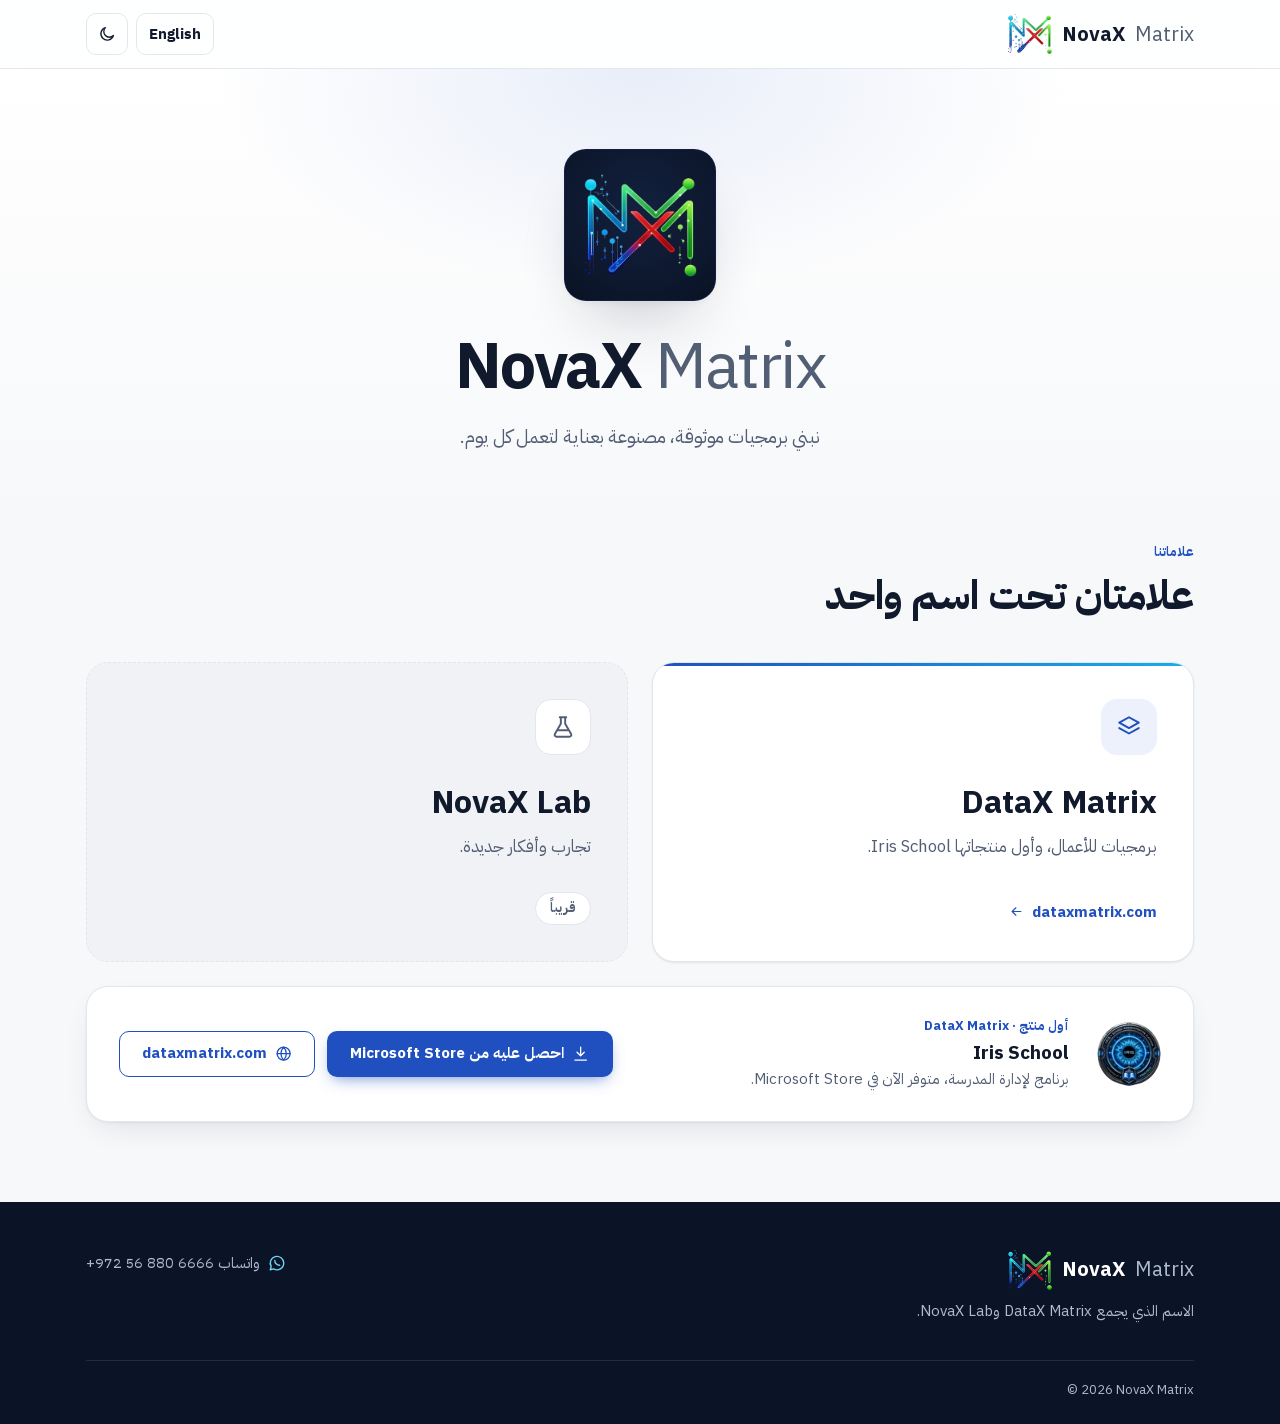
==== ar/index.html @ cf6f51f1 "Brand homepage for NovaX Matrix (English and Arabic) Replaces the redirect with a bilingual brand pa" ====
<!doctype html>
<html lang="ar" dir="rtl">
<head>
<meta charset="utf-8">
<meta name="viewport" content="width=device-width,initial-scale=1">
<title>NovaX Matrix — برمجيات موثوقة</title>
<meta name="description" content="NovaX Matrix تبني برمجيات موثوقة. علاماتها: DataX Matrix للبرمجيات التجارية وأول منتجاتها Iris School، وNovaX Lab قريباً.">
<link rel="canonical" href="https://novaxmatrix.com/ar/">
<link rel="alternate" hreflang="en" href="https://novaxmatrix.com/">
<link rel="alternate" hreflang="ar" href="https://novaxmatrix.com/ar/">
<link rel="alternate" hreflang="x-default" href="https://novaxmatrix.com/">
<meta property="og:type" content="website">
<meta property="og:site_name" content="NovaX Matrix">
<meta property="og:title" content="NovaX Matrix — برمجيات موثوقة">
<meta property="og:description" content="NovaX Matrix تبني برمجيات موثوقة. علاماتها: DataX Matrix للبرمجيات التجارية وأول منتجاتها Iris School، وNovaX Lab قريباً.">
<meta property="og:url" content="https://novaxmatrix.com/ar/">
<meta property="og:image" content="https://novaxmatrix.com/assets/img/og-ar.png">
<meta property="og:image:type" content="image/png">
<meta property="og:image:width" content="1200">
<meta property="og:image:height" content="630">
<meta property="og:image:alt" content="شعار NovaX Matrix مع عبارة: برمجيات موثوقة">
<meta property="og:locale" content="ar_AR">
<meta property="og:locale:alternate" content="en_US">
<meta name="twitter:card" content="summary_large_image">
<meta name="theme-color" content="#0B1427">
<link rel="icon" type="image/png" sizes="32x32" href="/favicon-32.png">
<link rel="icon" type="image/png" sizes="16x16" href="/favicon-16.png">
<link rel="apple-touch-icon" sizes="180x180" href="/assets/img/apple-touch-icon.png">
<script>try{var t=localStorage.getItem('theme');if(t==='dark'||t==='light')document.documentElement.setAttribute('data-theme',t)}catch(e){}</script>
<link rel="preload" href="/assets/fonts/IBMPlexSansArabic-Regular.woff2" as="font" type="font/woff2" crossorigin>
<link rel="preload" href="/assets/fonts/IBMPlexSansArabic-Bold.woff2" as="font" type="font/woff2" crossorigin>
<link rel="stylesheet" href="/assets/css/site.css?v=2">
<script type="application/ld+json">{"@context":"https://schema.org","@type":"Organization","name":"NovaX Matrix","url":"https://novaxmatrix.com/ar/","logo":"https://novaxmatrix.com/assets/img/logo-256.webp","subOrganization":[{"@type":"Organization","name":"DataX Matrix","url":"https://dataxmatrix.com/"},{"@type":"Organization","name":"NovaX Lab"}]}</script>
</head>
<body>
<svg width="0" height="0" style="position:absolute" aria-hidden="true">
 <symbol id="i-moon" viewBox="0 0 24 24"><path d="M20.5 14.1A8.5 8.5 0 1 1 9.9 3.5a7 7 0 0 0 10.6 10.6z"/></symbol>
 <symbol id="i-sun" viewBox="0 0 24 24"><circle cx="12" cy="12" r="4"/><path d="M12 2v2M12 20v2M4.9 4.9l1.4 1.4M17.7 17.7l1.4 1.4M2 12h2M20 12h2M4.9 19.1l1.4-1.4M17.7 6.3l1.4-1.4"/></symbol>
 <symbol id="i-layers" viewBox="0 0 24 24"><path d="m12 3 9 5-9 5-9-5z"/><path d="m3 13 9 5 9-5"/></symbol>
 <symbol id="i-flask" viewBox="0 0 24 24"><path d="M9 3h6M10 3v6L4.5 18.5A1.7 1.7 0 0 0 6 21h12a1.7 1.7 0 0 0 1.5-2.5L14 9V3"/><path d="M7.5 15h9"/></symbol>
 <symbol id="i-arrow" viewBox="0 0 24 24"><path d="M5 12h14M13 6l6 6-6 6"/></symbol>
 <symbol id="i-download" viewBox="0 0 24 24"><path d="M12 3v12M7 10l5 5 5-5M4 21h16"/></symbol>
 <symbol id="i-globe" viewBox="0 0 24 24"><circle cx="12" cy="12" r="9"/><path d="M3 12h18M12 3c2.5 2.7 3.8 5.7 3.8 9s-1.3 6.3-3.8 9c-2.5-2.7-3.8-5.7-3.8-9S9.5 5.7 12 3z"/></symbol>
 <symbol id="i-chat" viewBox="0 0 24 24"><path d="M21 12a9 9 0 0 1-13.4 7.9L3 21l1.2-4.4A9 9 0 1 1 21 12z"/><path d="M9 8.5c0 3.6 2.9 6.5 6.5 6.5"/></symbol>
</svg>
<a class="skip" href="#main">تخطَّ إلى المحتوى</a>
<header><div class="wrap">
 <a class="brand" href="/ar/"><img src="/assets/img/logo-80.webp" width="88" height="80" alt=""><b>NovaX</b> <span>Matrix</span></a>
 <div class="hdr-end">
  <a class="lang-switch" href="/" hreflang="en" lang="en" data-lang="en">English</a>
  <button class="icon-btn" id="theme-btn" type="button" aria-label="تبديل الوضع الفاتح أو الداكن"><svg class="i moon" aria-hidden="true"><use href="#i-moon"/></svg><svg class="i sun" aria-hidden="true"><use href="#i-sun"/></svg></button>
 </div>
</div></header>

<main id="main">
<section class="h-hero"><div class="wrap">
 <div class="h-intro">
  <div class="mark"><img src="/assets/img/logo-256.webp" width="282" height="256" alt="شعار NovaX Matrix" fetchpriority="high"></div>
  <h1>NovaX <span>Matrix</span></h1>
  <p class="lead">نبني برمجيات موثوقة، مصنوعة بعناية لتعمل كل يوم.</p>
 </div>
</div></section>

<section aria-labelledby="brands-h"><div class="wrap">
 <div class="h-head">
  <span class="kicker">علاماتنا</span>
  <h2 id="brands-h">علامتان تحت اسم واحد</h2>
 </div>
 <div class="brands">
  <a class="bcard" href="https://dataxmatrix.com/ar/">
   <span class="ic"><svg class="i" aria-hidden="true"><use href="#i-layers"/></svg></span>
   <h3>DataX Matrix</h3>
   <p>برمجيات للأعمال، وأول منتجاتها Iris School.</p>
   <span class="go"><bdi dir="ltr">dataxmatrix.com</bdi><svg class="i flip" aria-hidden="true"><use href="#i-arrow"/></svg></span>
  </a>
  <div class="bcard soon">
   <span class="ic"><svg class="i" aria-hidden="true"><use href="#i-flask"/></svg></span>
   <h3>NovaX Lab</h3>
   <p>تجارب وأفكار جديدة.</p>
   <span class="badge">قريباً</span>
  </div>
 </div>

 <div class="iris">
  <img src="/assets/img/iris-80.webp" width="80" height="80" alt="" loading="lazy">
  <div class="txt">
   <span class="kicker">أول منتج · DataX Matrix</span>
   <h3>Iris School</h3>
   <p>برنامج لإدارة المدرسة، متوفر الآن في Microsoft Store.</p>
  </div>
  <div class="cta">
   <a class="btn bp" href="https://apps.microsoft.com/detail/9P5FQXQH4HF3?hl=ar-sa" rel="noopener"><svg class="i" aria-hidden="true"><use href="#i-download"/></svg>احصل عليه من Microsoft Store</a>
   <a class="btn bo" href="https://dataxmatrix.com/ar/"><svg class="i" aria-hidden="true"><use href="#i-globe"/></svg>dataxmatrix.com</a>
  </div>
 </div>
</div></section>
</main>

<footer><div class="wrap">
 <div class="fcols">
  <div>
   <a class="brand" href="/ar/"><img src="/assets/img/logo-80.webp" width="88" height="80" alt="" loading="lazy"><b>NovaX</b> <span>Matrix</span></a>
   <p>الاسم الذي يجمع DataX Matrix وNovaX Lab.</p>
  </div>
  <ul>
   <li><svg class="i" aria-hidden="true"><use href="#i-chat"/></svg><a href="https://wa.me/972568806666" rel="noopener">واتساب <bdi dir="ltr">+972 56 880 6666</bdi></a></li>
  </ul>
 </div>
 <div class="fbar"><bdi dir="ltr">© 2026 NovaX Matrix</bdi></div>
</div></footer>
<script src="/assets/js/site.js?v=1" defer></script>
</body>
</html>
---- assets/css/site.css ----
/* NovaX Matrix — single stylesheet. Tokens, type scale, radius and shadows are the same as dataxmatrix.com (one family); dark theme redefines them. */
@font-face{font-family:"IBM Plex Sans Arabic";font-style:normal;font-weight:400;font-display:swap;src:url(/assets/fonts/IBMPlexSansArabic-Regular.woff2) format("woff2")}
@font-face{font-family:"IBM Plex Sans Arabic";font-style:normal;font-weight:700;font-display:swap;src:url(/assets/fonts/IBMPlexSansArabic-Bold.woff2) format("woff2")}
@font-face{font-family:"IBM Plex Sans";font-style:normal;font-weight:400;font-display:swap;src:url(/assets/fonts/IBMPlexSans-Regular.woff2) format("woff2");unicode-range:U+0000-00FF,U+2013-2026,U+2190-2193}
@font-face{font-family:"IBM Plex Sans";font-style:normal;font-weight:700;font-display:swap;src:url(/assets/fonts/IBMPlexSans-Bold.woff2) format("woff2");unicode-range:U+0000-00FF,U+2013-2026,U+2190-2193}

:root{
 --font:"IBM Plex Sans Arabic","Segoe UI",Tahoma,"Noto Sans Arabic",sans-serif;
 /* type scale (≈1.25 ratio, fluid at the top); --fs-display is the home hero */
 --fs-xs:.8125rem;--fs-sm:.9375rem;--fs-md:1.0625rem;--fs-lg:1.1875rem;
 --fs-h3:1.125rem;--fs-h2:clamp(1.5rem,1.2rem + 1.3vw,2.125rem);
 --fs-h2-home:clamp(1.625rem,1.2rem + 1.8vw,2.5rem);--fs-display:clamp(2.125rem,1.3rem + 3.6vw,4rem);
 /* one radius scale: controls, cards, large panels */
 --r:10px;--r-lg:16px;--r-xl:22px;--r-pill:999px;
 --p:#2050C0;--pd:#183F9E;--pl:#ECF1FC;--on-p:#fff;
 --a:#18AEE8;--on-a:#03192C;
 --bg:#F7F8FA;--s:#fff;--s2:#F0F2F6;--b:#E2E6ED;--t:#111A2C;--m:#525E74;
 --navy:#0B1427;--navy2:#13213F;--on-navy:#fff;--on-navy-m:#AEBBD1;
 --sh-sm:0 1px 2px rgba(17,26,44,.05),0 1px 3px rgba(17,26,44,.04);
 --shadow:0 1px 3px rgba(17,26,44,.05),0 12px 32px -12px rgba(17,26,44,.14);
 --sh-lg:0 2px 6px rgba(17,26,44,.04),0 32px 64px -24px rgba(17,26,44,.24);
 --foot-bg:#0B1427;--foot-t:#AEBBD1;
 color-scheme:light;
}
@media (prefers-color-scheme:dark){
 :root:not([data-theme="light"]){
  --p:#7EAAFF;--pd:#A6C4FF;--pl:#15233F;--on-p:#06142C;
  --a:#3CC8F5;--on-a:#03192C;
  --bg:#0A0F1A;--s:#111827;--s2:#0E1522;--b:#222D40;--t:#E7ECF4;--m:#A0ACBF;
  --navy:#070C17;--navy2:#0F1B33;
  --sh-sm:0 1px 2px rgba(0,0,0,.4);
  --shadow:0 1px 3px rgba(0,0,0,.35),0 12px 32px -12px rgba(0,0,0,.6);
  --sh-lg:0 2px 6px rgba(0,0,0,.35),0 32px 64px -24px rgba(0,0,0,.7);
  --foot-bg:#060A13;--foot-t:#A0ACBF;
  color-scheme:dark;
 }
}
:root[data-theme="dark"]{
 --p:#7EAAFF;--pd:#A6C4FF;--pl:#15233F;--on-p:#06142C;
 --a:#3CC8F5;--on-a:#03192C;
 --bg:#0A0F1A;--s:#111827;--s2:#0E1522;--b:#222D40;--t:#E7ECF4;--m:#A0ACBF;
 --navy:#070C17;--navy2:#0F1B33;
 --sh-sm:0 1px 2px rgba(0,0,0,.4);
 --shadow:0 1px 3px rgba(0,0,0,.35),0 12px 32px -12px rgba(0,0,0,.6);
 --sh-lg:0 2px 6px rgba(0,0,0,.35),0 32px 64px -24px rgba(0,0,0,.7);
 --foot-bg:#060A13;--foot-t:#A0ACBF;
 color-scheme:dark;
}

*{box-sizing:border-box;margin:0;padding:0}
html{-webkit-text-size-adjust:100%}
html[lang="en"]{--font:"IBM Plex Sans","IBM Plex Sans Arabic","Segoe UI",Tahoma,sans-serif}
body{font-family:var(--font);font-size:var(--fs-md);background:var(--bg);color:var(--t);line-height:1.75;overflow-x:hidden;-webkit-font-smoothing:antialiased}
html[lang="en"] body{line-height:1.6}
a{color:var(--p);text-underline-offset:3px}
a:not(.btn):hover{color:var(--pd)}
img{max-width:100%;height:auto}
svg.i{width:1em;height:1em;flex:none;fill:none;stroke:currentColor;stroke-width:1.8;stroke-linecap:round;stroke-linejoin:round}
[dir="rtl"] svg.flip{transform:scaleX(-1)}
.wrap{max-width:1140px;margin:0 auto;padding:0 16px}
.skip{position:absolute;inset-inline-start:-9999px}
.skip:focus{inset-inline-start:16px;top:8px;z-index:20;background:var(--s);padding:6px 12px;border-radius:8px}
:focus-visible{outline:3px solid var(--a);outline-offset:3px;border-radius:6px}
h1,h2,h3{font-weight:700;letter-spacing:0}
bdi{white-space:nowrap}

/* Header */
header{background:color-mix(in srgb,var(--s) 88%,transparent);backdrop-filter:saturate(1.4) blur(10px);-webkit-backdrop-filter:saturate(1.4) blur(10px);border-bottom:1px solid var(--b);position:sticky;top:0;z-index:10}
header .wrap{display:flex;align-items:center;justify-content:space-between;height:68px;gap:12px}
.brand{display:flex;align-items:center;gap:10px;font-weight:700;font-size:20px;color:var(--t);text-decoration:none;direction:ltr;white-space:nowrap}
.brand img{width:44px;height:40px}
.brand span{font-weight:400;color:var(--m)}
.hdr-end{display:flex;align-items:center;gap:8px}
.icon-btn{background:transparent;border:1px solid var(--b);color:var(--t);border-radius:var(--r);width:42px;height:42px;font-size:18px;cursor:pointer;line-height:1;display:inline-flex;align-items:center;justify-content:center}
.icon-btn:hover{background:var(--s2)}
/* theme button: moon on the light theme, sun on the dark theme */
.icon-btn .sun{display:none}
:root[data-theme="dark"] .icon-btn .sun{display:block}
:root[data-theme="dark"] .icon-btn .moon{display:none}
@media (prefers-color-scheme:dark){:root:not([data-theme="light"]) .icon-btn .sun{display:block}:root:not([data-theme="light"]) .icon-btn .moon{display:none}}
.lang-switch{display:inline-flex;align-items:center;min-height:42px;padding:0 12px;border:1px solid var(--b);border-radius:var(--r);color:var(--t);text-decoration:none;font-size:var(--fs-sm);font-weight:700;white-space:nowrap}
.lang-switch:hover{background:var(--s2)}
.lang-switch:lang(ar){font-family:"IBM Plex Sans Arabic","Segoe UI",Tahoma,sans-serif}
.lang-switch:lang(en){font-family:"IBM Plex Sans","Segoe UI",sans-serif}

/* Buttons */
.btn{display:inline-flex;align-items:center;justify-content:center;text-align:center;gap:8px;min-height:46px;padding:10px 22px;border-radius:var(--r);font-weight:700;font-size:var(--fs-sm);border:1.5px solid transparent;cursor:pointer;text-decoration:none;font-family:inherit;line-height:1.3;transition:background-color .15s,box-shadow .15s,transform .15s}
.btn svg.i{font-size:1.15em}
.bp{background:var(--p);color:var(--on-p);box-shadow:0 6px 16px -6px color-mix(in srgb,var(--p) 70%,transparent)}.bp:hover{background:var(--pd)}
.bo{border-color:var(--p);color:var(--p);background:transparent}.bo:hover{background:var(--pl)}
.btn:active{transform:translateY(1px)}
.cta{display:flex;gap:12px;flex-wrap:wrap}

/* Hero: the mark, the name, one line */
.h-hero{position:relative;padding:80px 0 64px;background:linear-gradient(180deg,var(--s) 0%,var(--bg) 100%);overflow:hidden;text-align:center}
.h-hero::before{content:"";position:absolute;inset:0 0 auto;height:520px;background:radial-gradient(48% 60% at 50% 0%,color-mix(in srgb,var(--p) 10%,transparent),transparent 70%);pointer-events:none}
.h-intro{position:relative;max-width:900px;margin:0 auto}
.mark{display:inline-flex;align-items:center;justify-content:center;width:152px;height:152px;border-radius:var(--r-xl);background:radial-gradient(70% 70% at 50% 40%,var(--navy2),var(--navy));box-shadow:var(--sh-lg);border:1px solid color-mix(in srgb,var(--p) 16%,transparent);margin-bottom:32px}
.mark img{width:113px;height:103px}
.h-hero h1{font-size:var(--fs-display);line-height:1.08;letter-spacing:-.025em;margin-bottom:18px;direction:ltr}
.h-hero h1 span{font-weight:400;color:var(--m)}
.h-hero .lead{font-size:var(--fs-lg);color:var(--m);max-width:34em;margin:0 auto;line-height:1.75;text-wrap:balance}
html[lang="en"] .h-hero .lead{line-height:1.6}

/* Section heads */
section{padding:80px 0}
.h-head{max-width:720px;margin-bottom:40px}
.h-head h2{font-size:var(--fs-h2-home);line-height:1.3;text-wrap:balance}
html[lang="en"] .h-head h2{line-height:1.15;letter-spacing:-.02em}
.kicker{display:block;font-size:var(--fs-xs);font-weight:700;color:var(--p);margin-bottom:6px}
.h-hero + section{padding-top:24px}

/* The two brands */
.brands{display:grid;grid-template-columns:repeat(2,1fr);gap:24px}
.bcard{position:relative;display:flex;flex-direction:column;min-height:300px;background:var(--s);border:1px solid var(--b);border-radius:var(--r-xl);padding:36px;color:var(--t);box-shadow:var(--sh-sm);overflow:hidden;transition:border-color .2s,box-shadow .2s,transform .2s}
a.bcard{text-decoration:none}
a.bcard:hover{border-color:var(--p);box-shadow:var(--shadow);color:var(--t)}
a.bcard::after{content:"";position:absolute;inset:0 0 auto;height:3px;background:linear-gradient(90deg,var(--p),var(--a))}
.ic{width:56px;height:56px;border-radius:var(--r-lg);background:var(--pl);color:var(--p);display:flex;align-items:center;justify-content:center;font-size:26px;margin-bottom:28px}
.bcard h3{font-size:clamp(1.5rem,1.25rem + 1vw,2rem);line-height:1.2;margin-bottom:10px;direction:ltr;text-align:start}
[dir="rtl"] .bcard h3{text-align:right}
.bcard p{color:var(--m);font-size:var(--fs-md);max-width:30em}
.bcard .go{margin-top:auto;padding-top:28px;display:inline-flex;align-items:center;gap:8px;font-weight:700;font-size:var(--fs-sm);color:var(--p)}
.bcard .go svg.i{transition:transform .2s}
a.bcard:hover .go svg.i{transform:translateX(3px)}
[dir="rtl"] a.bcard:hover .go svg.i{transform:scaleX(-1) translateX(3px)}
.bcard.soon{background:var(--s2);box-shadow:none;border-style:dashed}
.bcard.soon .ic{background:var(--s);color:var(--m);border:1px solid var(--b)}
.badge{margin-top:auto;align-self:flex-start;display:inline-block;background:var(--s);border:1px solid var(--b);color:var(--m);border-radius:var(--r-pill);padding:4px 14px;font-size:var(--fs-xs);font-weight:700}
.bcard.soon p{margin-bottom:28px}

/* Iris highlight */
.iris{display:flex;align-items:center;gap:20px 28px;flex-wrap:wrap;background:var(--s);border:1px solid var(--b);border-radius:var(--r-xl);padding:28px 32px;box-shadow:var(--shadow);margin-top:24px}
.iris img{width:64px;height:64px;border-radius:50%;flex:none}
.iris .txt{flex:1 1 280px}
.iris .kicker{margin-bottom:2px}
.iris h3{font-size:var(--fs-lg);line-height:1.4;direction:ltr;text-align:start}
[dir="rtl"] .iris h3{text-align:right}
.iris p{color:var(--m);font-size:var(--fs-sm)}

/* Footer */
footer{background:var(--foot-bg);color:var(--foot-t);padding:48px 0 0;font-size:var(--fs-sm)}
footer a{color:var(--foot-t);text-decoration:none}
footer a:hover{color:#fff}
.fcols{display:flex;justify-content:space-between;align-items:flex-start;flex-wrap:wrap;gap:24px 32px;padding-bottom:36px}
footer .brand{display:inline-flex;color:#fff;margin-bottom:8px}
footer .brand span{color:var(--foot-t)}
.fcols ul{list-style:none;display:grid;gap:8px}
.fcols li{display:flex;align-items:center;gap:8px}
.fcols li svg.i{color:#6FD6FA;font-size:18px}
.fbar{border-top:1px solid rgba(255,255,255,.1);padding:18px 0 22px;font-size:var(--fs-xs)}

/* Entrance: only when motion is welcome */
@media (prefers-reduced-motion:no-preference){
 .h-intro > *{animation:rise .7s cubic-bezier(.2,.7,.2,1) both}
 .h-intro > :nth-child(2){animation-delay:.08s}
 .h-intro > :nth-child(3){animation-delay:.16s}
 @keyframes rise{from{opacity:0;transform:translateY(14px)}}
 a.bcard:hover{transform:translateY(-3px)}
}

@media (max-width:720px){
 section{padding:56px 0}
 .h-hero{padding:56px 0 40px}
 .mark{width:120px;height:120px;margin-bottom:26px}
 .mark img{width:88px;height:80px}
 .brands{grid-template-columns:1fr;gap:16px}
 .bcard{min-height:0;padding:26px 22px}
 .ic{width:48px;height:48px;font-size:22px;margin-bottom:20px}
 .iris{padding:22px 20px}
 .iris .cta .btn{flex:1 1 100%}
 .h-head{margin-bottom:28px}
}
@media (max-width:380px){.brand{font-size:18px;gap:8px}.brand img{width:40px;height:36px}}
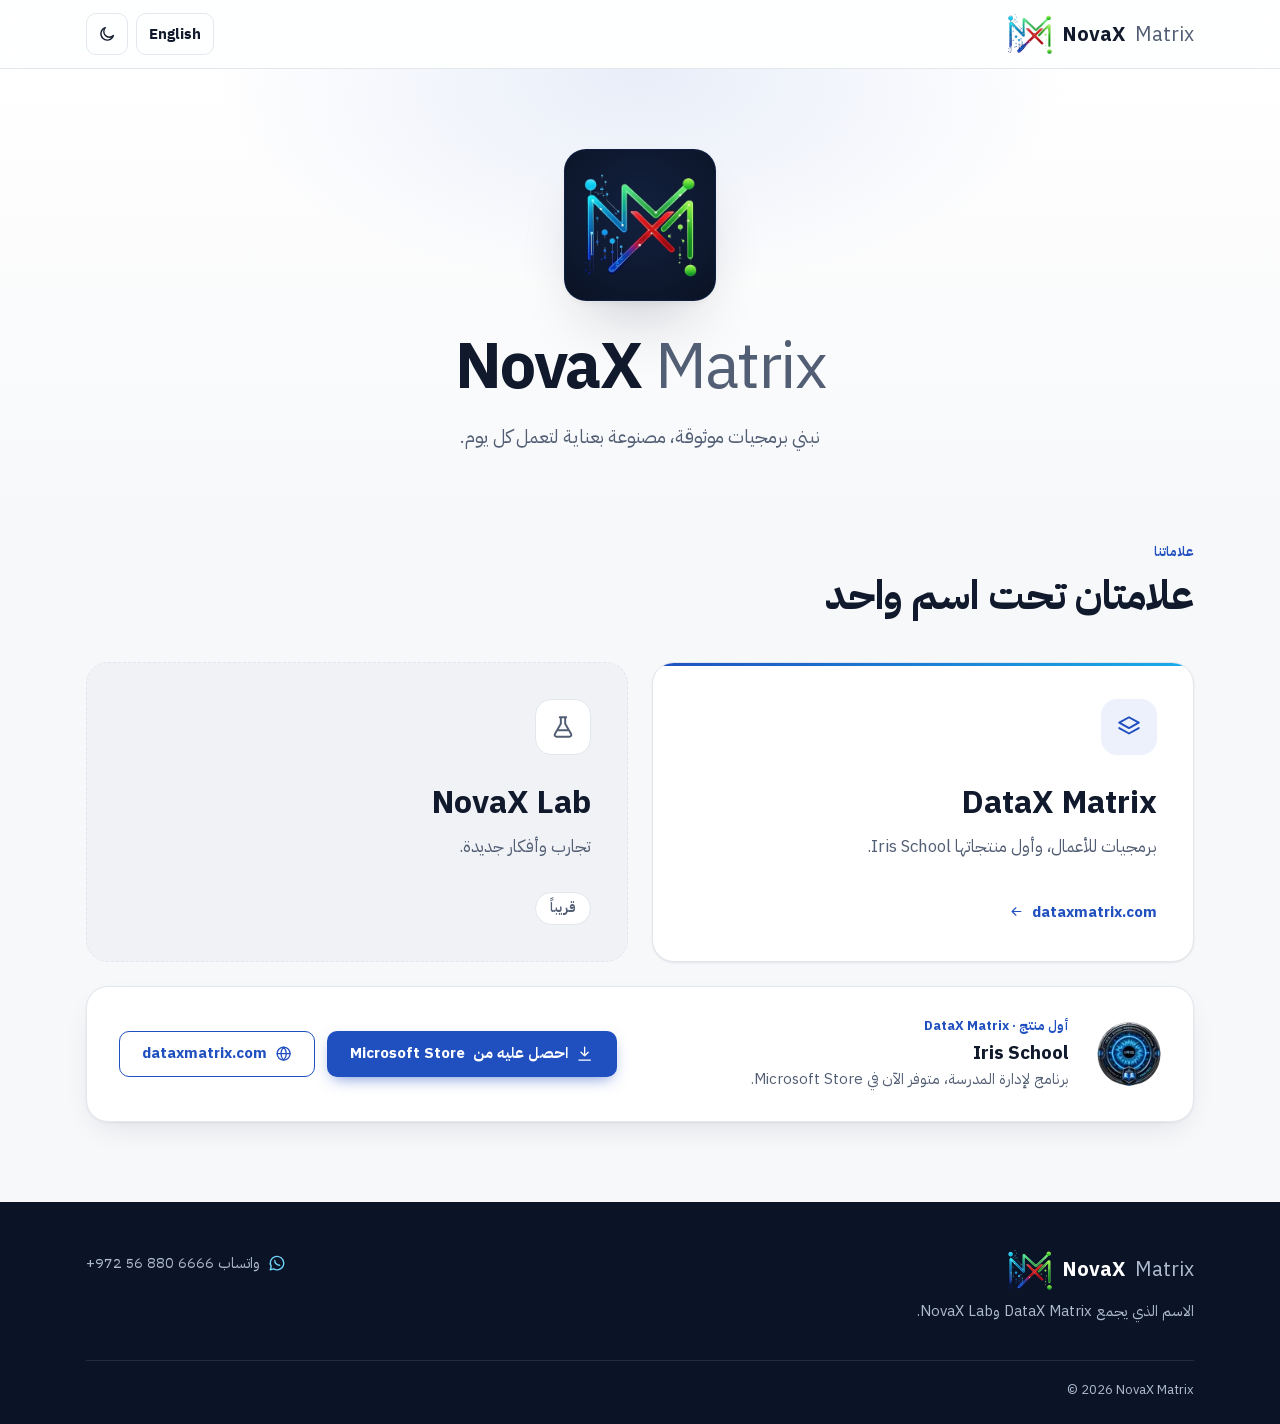
==== commit a344c975: "Arabic page: isolate Latin brand names with <bdi dir="ltr"> Co-Authored-By: Claude Opus 5.5 <noreply" ====
--- a/ar/index.html
+++ b/ar/index.html
@@ -70,7 +70,7 @@
   <a class="bcard" href="https://dataxmatrix.com/ar/">
    <span class="ic"><svg class="i" aria-hidden="true"><use href="#i-layers"/></svg></span>
    <h3>DataX Matrix</h3>
-   <p>برمجيات للأعمال، وأول منتجاتها Iris School.</p>
+   <p>برمجيات للأعمال، وأول منتجاتها <bdi dir="ltr">Iris School</bdi>.</p>
    <span class="go"><bdi dir="ltr">dataxmatrix.com</bdi><svg class="i flip" aria-hidden="true"><use href="#i-arrow"/></svg></span>
   </a>
   <div class="bcard soon">
@@ -84,12 +84,12 @@
  <div class="iris">
   <img src="/assets/img/iris-80.webp" width="80" height="80" alt="" loading="lazy">
   <div class="txt">
-   <span class="kicker">أول منتج · DataX Matrix</span>
+   <span class="kicker">أول منتج · <bdi dir="ltr">DataX Matrix</bdi></span>
    <h3>Iris School</h3>
-   <p>برنامج لإدارة المدرسة، متوفر الآن في Microsoft Store.</p>
+   <p>برنامج لإدارة المدرسة، متوفر الآن في <bdi dir="ltr">Microsoft Store</bdi>.</p>
   </div>
   <div class="cta">
-   <a class="btn bp" href="https://apps.microsoft.com/detail/9P5FQXQH4HF3?hl=ar-sa" rel="noopener"><svg class="i" aria-hidden="true"><use href="#i-download"/></svg>احصل عليه من Microsoft Store</a>
+   <a class="btn bp" href="https://apps.microsoft.com/detail/9P5FQXQH4HF3?hl=ar-sa" rel="noopener"><svg class="i" aria-hidden="true"><use href="#i-download"/></svg>احصل عليه من <bdi dir="ltr">Microsoft Store</bdi></a>
    <a class="btn bo" href="https://dataxmatrix.com/ar/"><svg class="i" aria-hidden="true"><use href="#i-globe"/></svg>dataxmatrix.com</a>
   </div>
  </div>
@@ -100,7 +100,7 @@
  <div class="fcols">
   <div>
    <a class="brand" href="/ar/"><img src="/assets/img/logo-80.webp" width="88" height="80" alt="" loading="lazy"><b>NovaX</b> <span>Matrix</span></a>
-   <p>الاسم الذي يجمع DataX Matrix وNovaX Lab.</p>
+   <p>الاسم الذي يجمع <bdi dir="ltr">DataX Matrix</bdi> و<bdi dir="ltr">NovaX Lab</bdi>.</p>
   </div>
   <ul>
    <li><svg class="i" aria-hidden="true"><use href="#i-chat"/></svg><a href="https://wa.me/972568806666" rel="noopener">واتساب <bdi dir="ltr">+972 56 880 6666</bdi></a></li>
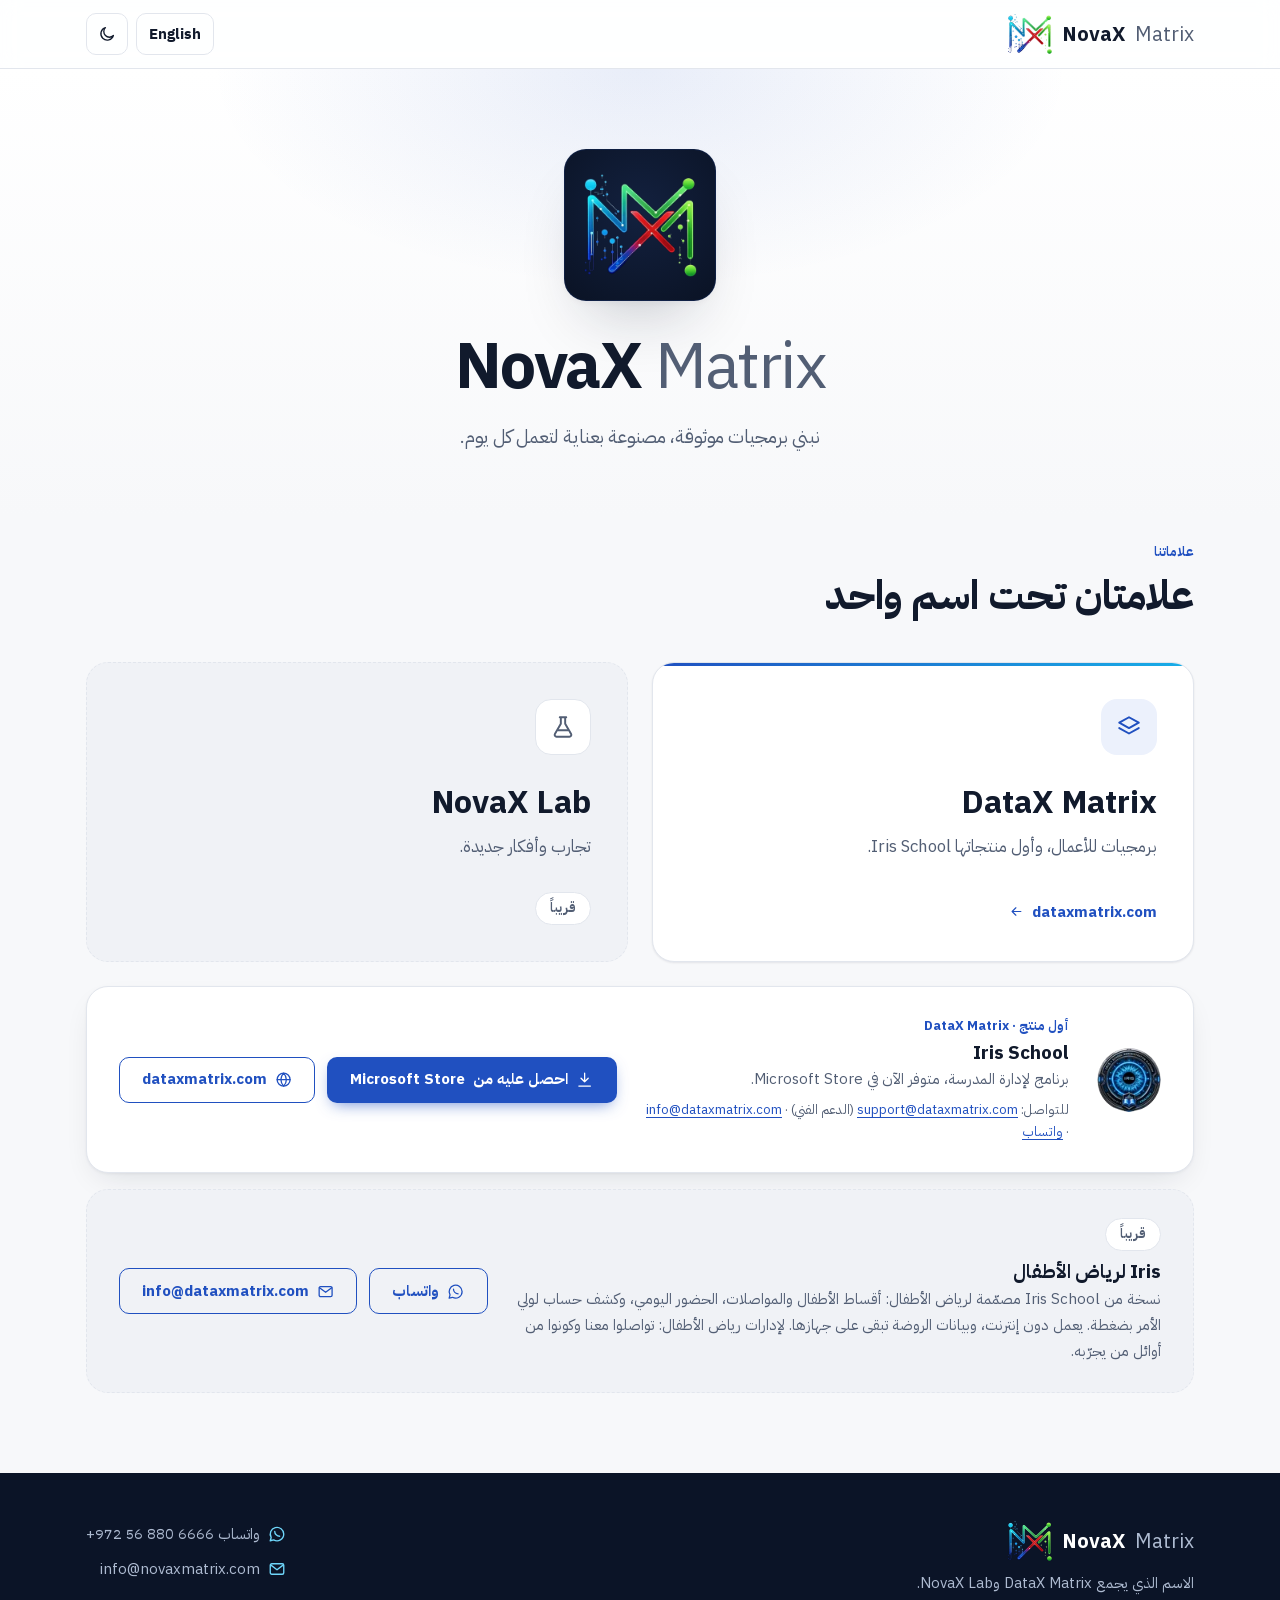
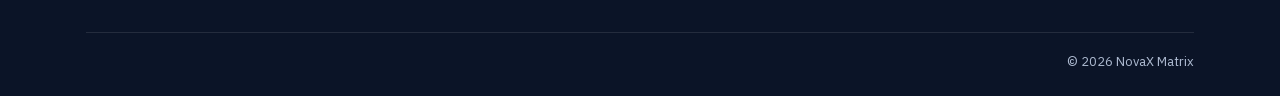
==== commit 6a2b215e: "Add contact emails and Iris for Kindergartens "coming soon" card - Footer (EN/AR): info@novaxmatrix." ====
--- a/ar/index.html
+++ b/ar/index.html
@@ -29,8 +29,8 @@
 <script>try{var t=localStorage.getItem('theme');if(t==='dark'||t==='light')document.documentElement.setAttribute('data-theme',t)}catch(e){}</script>
 <link rel="preload" href="/assets/fonts/IBMPlexSansArabic-Regular.woff2" as="font" type="font/woff2" crossorigin>
 <link rel="preload" href="/assets/fonts/IBMPlexSansArabic-Bold.woff2" as="font" type="font/woff2" crossorigin>
-<link rel="stylesheet" href="/assets/css/site.css?v=2">
-<script type="application/ld+json">{"@context":"https://schema.org","@type":"Organization","name":"NovaX Matrix","url":"https://novaxmatrix.com/ar/","logo":"https://novaxmatrix.com/assets/img/logo-256.webp","subOrganization":[{"@type":"Organization","name":"DataX Matrix","url":"https://dataxmatrix.com/"},{"@type":"Organization","name":"NovaX Lab"}]}</script>
+<link rel="stylesheet" href="/assets/css/site.css?v=3">
+<script type="application/ld+json">{"@context":"https://schema.org","@type":"Organization","name":"NovaX Matrix","url":"https://novaxmatrix.com/ar/","email":"info@novaxmatrix.com","logo":"https://novaxmatrix.com/assets/img/logo-256.webp","subOrganization":[{"@type":"Organization","name":"DataX Matrix","url":"https://dataxmatrix.com/"},{"@type":"Organization","name":"NovaX Lab"}]}</script>
 </head>
 <body>
 <svg width="0" height="0" style="position:absolute" aria-hidden="true">
@@ -42,6 +42,7 @@
  <symbol id="i-download" viewBox="0 0 24 24"><path d="M12 3v12M7 10l5 5 5-5M4 21h16"/></symbol>
  <symbol id="i-globe" viewBox="0 0 24 24"><circle cx="12" cy="12" r="9"/><path d="M3 12h18M12 3c2.5 2.7 3.8 5.7 3.8 9s-1.3 6.3-3.8 9c-2.5-2.7-3.8-5.7-3.8-9S9.5 5.7 12 3z"/></symbol>
  <symbol id="i-chat" viewBox="0 0 24 24"><path d="M21 12a9 9 0 0 1-13.4 7.9L3 21l1.2-4.4A9 9 0 1 1 21 12z"/><path d="M9 8.5c0 3.6 2.9 6.5 6.5 6.5"/></symbol>
+ <symbol id="i-mail" viewBox="0 0 24 24"><rect x="3" y="5" width="18" height="14" rx="2"/><path d="m3.5 6.5 8.5 6.5 8.5-6.5"/></symbol>
 </svg>
 <a class="skip" href="#main">تخطَّ إلى المحتوى</a>
 <header><div class="wrap">
@@ -87,10 +88,23 @@
    <span class="kicker">أول منتج · <bdi dir="ltr">DataX Matrix</bdi></span>
    <h3>Iris School</h3>
    <p>برنامج لإدارة المدرسة، متوفر الآن في <bdi dir="ltr">Microsoft Store</bdi>.</p>
+   <p class="pc">للتواصل: <a href="mailto:support@dataxmatrix.com"><bdi dir="ltr">support@dataxmatrix.com</bdi></a> (الدعم الفني) · <a href="mailto:info@dataxmatrix.com"><bdi dir="ltr">info@dataxmatrix.com</bdi></a> · <a href="https://wa.me/972568806666" rel="noopener">واتساب</a></p>
   </div>
   <div class="cta">
    <a class="btn bp" href="https://apps.microsoft.com/detail/9P5FQXQH4HF3?hl=ar-sa" rel="noopener"><svg class="i" aria-hidden="true"><use href="#i-download"/></svg>احصل عليه من <bdi dir="ltr">Microsoft Store</bdi></a>
    <a class="btn bo" href="https://dataxmatrix.com/ar/"><svg class="i" aria-hidden="true"><use href="#i-globe"/></svg>dataxmatrix.com</a>
+  </div>
+ </div>
+
+ <div class="iris soon">
+  <div class="txt">
+   <span class="badge">قريباً</span>
+   <h3><bdi dir="ltr">Iris</bdi> لرياض الأطفال</h3>
+   <p>نسخة من <bdi dir="ltr">Iris School</bdi> مصمّمة لرياض الأطفال: أقساط الأطفال والمواصلات، الحضور اليومي، وكشف حساب لولي الأمر بضغطة. يعمل دون إنترنت، وبيانات الروضة تبقى على جهازها. لإدارات رياض الأطفال: تواصلوا معنا وكونوا من أوائل من يجرّبه.</p>
+  </div>
+  <div class="cta">
+   <a class="btn bo" href="https://wa.me/972568806666" rel="noopener"><svg class="i" aria-hidden="true"><use href="#i-chat"/></svg>واتساب</a>
+   <a class="btn bo" href="mailto:info@dataxmatrix.com"><svg class="i" aria-hidden="true"><use href="#i-mail"/></svg><bdi dir="ltr">info@dataxmatrix.com</bdi></a>
   </div>
  </div>
 </div></section>
@@ -104,6 +118,7 @@
   </div>
   <ul>
    <li><svg class="i" aria-hidden="true"><use href="#i-chat"/></svg><a href="https://wa.me/972568806666" rel="noopener">واتساب <bdi dir="ltr">+972 56 880 6666</bdi></a></li>
+   <li><svg class="i" aria-hidden="true"><use href="#i-mail"/></svg><a href="mailto:info@novaxmatrix.com"><bdi dir="ltr">info@novaxmatrix.com</bdi></a></li>
   </ul>
  </div>
  <div class="fbar"><bdi dir="ltr">© 2026 NovaX Matrix</bdi></div>
--- a/assets/css/site.css
+++ b/assets/css/site.css
@@ -137,6 +137,12 @@
 .iris h3{font-size:var(--fs-lg);line-height:1.4;direction:ltr;text-align:start}
 [dir="rtl"] .iris h3{text-align:right}
 .iris p{color:var(--m);font-size:var(--fs-sm)}
+.iris .pc{margin-top:6px;font-size:var(--fs-xs)}
+/* a product that is coming: same card, quiet like .bcard.soon */
+.iris.soon{background:var(--s2);box-shadow:none;border-style:dashed;margin-top:16px}
+.iris.soon .badge{margin-bottom:8px}
+.iris.soon .txt{flex-basis:420px}
+[dir="rtl"] .iris.soon h3{direction:rtl}
 
 /* Footer */
 footer{background:var(--foot-bg);color:var(--foot-t);padding:48px 0 0;font-size:var(--fs-sm)}
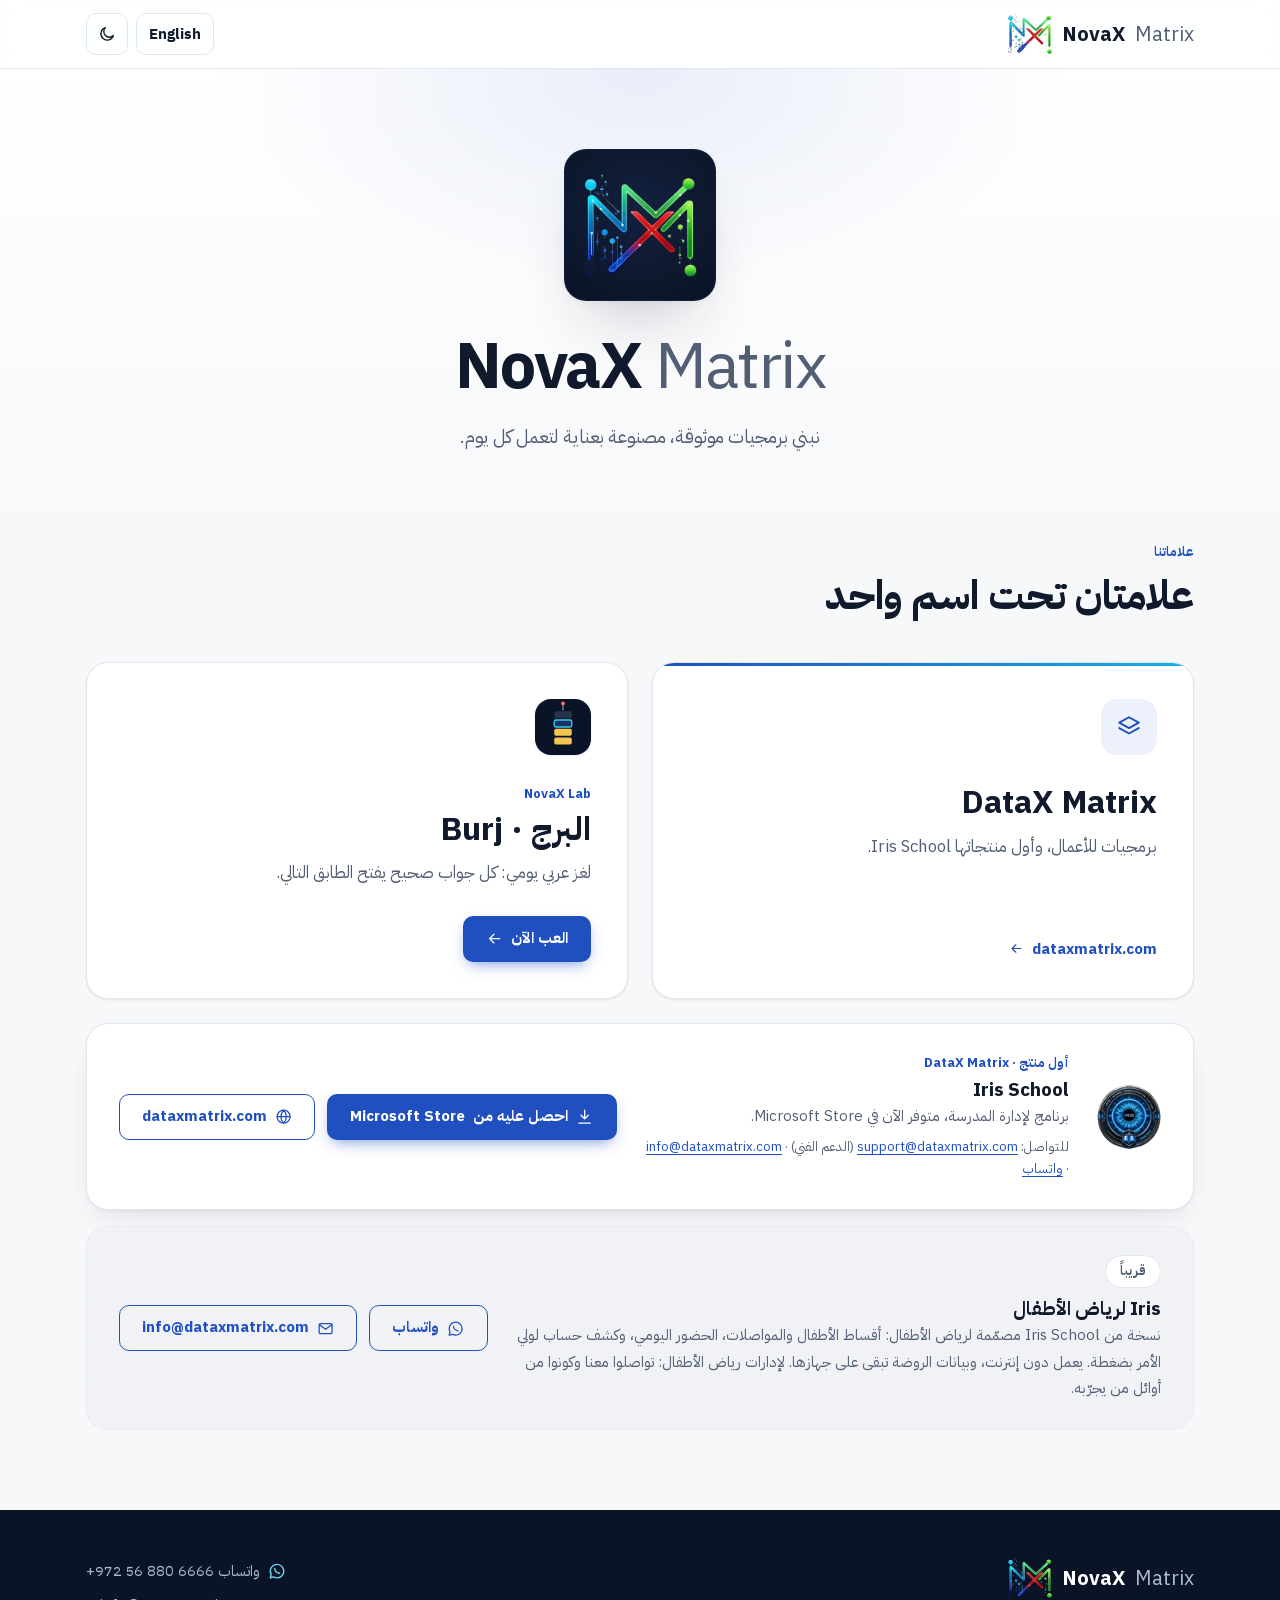
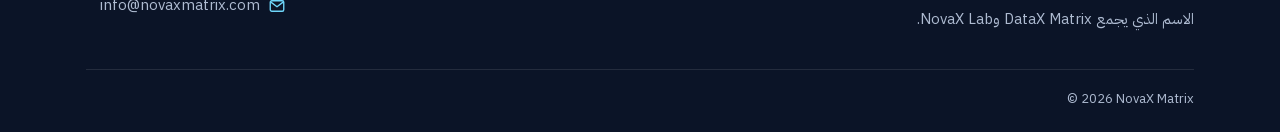
==== commit e3db2b2c: "NovaX Lab: replace "coming soon" card with live Burj card - EN/AR: Burj (البرج) card with its icon, " ====
--- a/ar/index.html
+++ b/ar/index.html
@@ -4,7 +4,7 @@
 <meta charset="utf-8">
 <meta name="viewport" content="width=device-width,initial-scale=1">
 <title>NovaX Matrix — برمجيات موثوقة</title>
-<meta name="description" content="NovaX Matrix تبني برمجيات موثوقة. علاماتها: DataX Matrix للبرمجيات التجارية وأول منتجاتها Iris School، وNovaX Lab قريباً.">
+<meta name="description" content="NovaX Matrix تبني برمجيات موثوقة. علاماتها: DataX Matrix للبرمجيات التجارية وأول منتجاتها Iris School، وNovaX Lab حيث لعبة البرج، لغز عربي يومي.">
 <link rel="canonical" href="https://novaxmatrix.com/ar/">
 <link rel="alternate" hreflang="en" href="https://novaxmatrix.com/">
 <link rel="alternate" hreflang="ar" href="https://novaxmatrix.com/ar/">
@@ -12,7 +12,7 @@
 <meta property="og:type" content="website">
 <meta property="og:site_name" content="NovaX Matrix">
 <meta property="og:title" content="NovaX Matrix — برمجيات موثوقة">
-<meta property="og:description" content="NovaX Matrix تبني برمجيات موثوقة. علاماتها: DataX Matrix للبرمجيات التجارية وأول منتجاتها Iris School، وNovaX Lab قريباً.">
+<meta property="og:description" content="NovaX Matrix تبني برمجيات موثوقة. علاماتها: DataX Matrix للبرمجيات التجارية وأول منتجاتها Iris School، وNovaX Lab حيث لعبة البرج، لغز عربي يومي.">
 <meta property="og:url" content="https://novaxmatrix.com/ar/">
 <meta property="og:image" content="https://novaxmatrix.com/assets/img/og-ar.png">
 <meta property="og:image:type" content="image/png">
@@ -29,8 +29,8 @@
 <script>try{var t=localStorage.getItem('theme');if(t==='dark'||t==='light')document.documentElement.setAttribute('data-theme',t)}catch(e){}</script>
 <link rel="preload" href="/assets/fonts/IBMPlexSansArabic-Regular.woff2" as="font" type="font/woff2" crossorigin>
 <link rel="preload" href="/assets/fonts/IBMPlexSansArabic-Bold.woff2" as="font" type="font/woff2" crossorigin>
-<link rel="stylesheet" href="/assets/css/site.css?v=3">
-<script type="application/ld+json">{"@context":"https://schema.org","@type":"Organization","name":"NovaX Matrix","url":"https://novaxmatrix.com/ar/","email":"info@novaxmatrix.com","logo":"https://novaxmatrix.com/assets/img/logo-256.webp","subOrganization":[{"@type":"Organization","name":"DataX Matrix","url":"https://dataxmatrix.com/"},{"@type":"Organization","name":"NovaX Lab"}]}</script>
+<link rel="stylesheet" href="/assets/css/site.css?v=4">
+<script type="application/ld+json">{"@context":"https://schema.org","@type":"Organization","name":"NovaX Matrix","url":"https://novaxmatrix.com/ar/","email":"info@novaxmatrix.com","logo":"https://novaxmatrix.com/assets/img/logo-256.webp","subOrganization":[{"@type":"Organization","name":"DataX Matrix","url":"https://dataxmatrix.com/"},{"@type":"Organization","name":"NovaX Lab","url":"https://lab.novaxmatrix.com/"}]}</script>
 </head>
 <body>
 <svg width="0" height="0" style="position:absolute" aria-hidden="true">
@@ -74,11 +74,12 @@
    <p>برمجيات للأعمال، وأول منتجاتها <bdi dir="ltr">Iris School</bdi>.</p>
    <span class="go"><bdi dir="ltr">dataxmatrix.com</bdi><svg class="i flip" aria-hidden="true"><use href="#i-arrow"/></svg></span>
   </a>
-  <div class="bcard soon">
-   <span class="ic"><svg class="i" aria-hidden="true"><use href="#i-flask"/></svg></span>
-   <h3>NovaX Lab</h3>
-   <p>تجارب وأفكار جديدة.</p>
-   <span class="badge">قريباً</span>
+  <div class="bcard">
+   <img class="ic-app" src="/assets/img/burj.svg" width="56" height="56" alt="" loading="lazy">
+   <span class="kicker"><bdi dir="ltr">NovaX Lab</bdi></span>
+   <h3 class="rtl">البرج · <bdi dir="ltr">Burj</bdi></h3>
+   <p>لغز عربي يومي: كل جواب صحيح يفتح الطابق التالي.</p>
+   <div class="cta"><a class="btn bp" href="https://lab.novaxmatrix.com/burj/" rel="noopener">العب الآن<svg class="i flip" aria-hidden="true"><use href="#i-arrow"/></svg></a></div>
   </div>
  </div>
 
--- a/assets/css/site.css
+++ b/assets/css/site.css
@@ -124,6 +124,11 @@
 .bcard .go svg.i{transition:transform .2s}
 a.bcard:hover .go svg.i{transform:translateX(3px)}
 [dir="rtl"] a.bcard:hover .go svg.i{transform:scaleX(-1) translateX(3px)}
+/* a live product card: its own app icon, a kicker naming the brand, a button at the bottom */
+.ic-app{width:56px;height:56px;border-radius:var(--r-lg);box-shadow:var(--sh-sm);margin-bottom:28px}
+.bcard .kicker{margin-bottom:4px}
+[dir="rtl"] .bcard h3.rtl{direction:rtl}
+.bcard .cta{margin-top:auto;padding-top:28px}
 .bcard.soon{background:var(--s2);box-shadow:none;border-style:dashed}
 .bcard.soon .ic{background:var(--s);color:var(--m);border:1px solid var(--b)}
 .badge{margin-top:auto;align-self:flex-start;display:inline-block;background:var(--s);border:1px solid var(--b);color:var(--m);border-radius:var(--r-pill);padding:4px 14px;font-size:var(--fs-xs);font-weight:700}
@@ -173,6 +178,7 @@
  .brands{grid-template-columns:1fr;gap:16px}
  .bcard{min-height:0;padding:26px 22px}
  .ic{width:48px;height:48px;font-size:22px;margin-bottom:20px}
+ .ic-app{width:48px;height:48px;margin-bottom:20px}
  .iris{padding:22px 20px}
  .iris .cta .btn{flex:1 1 100%}
  .h-head{margin-bottom:28px}
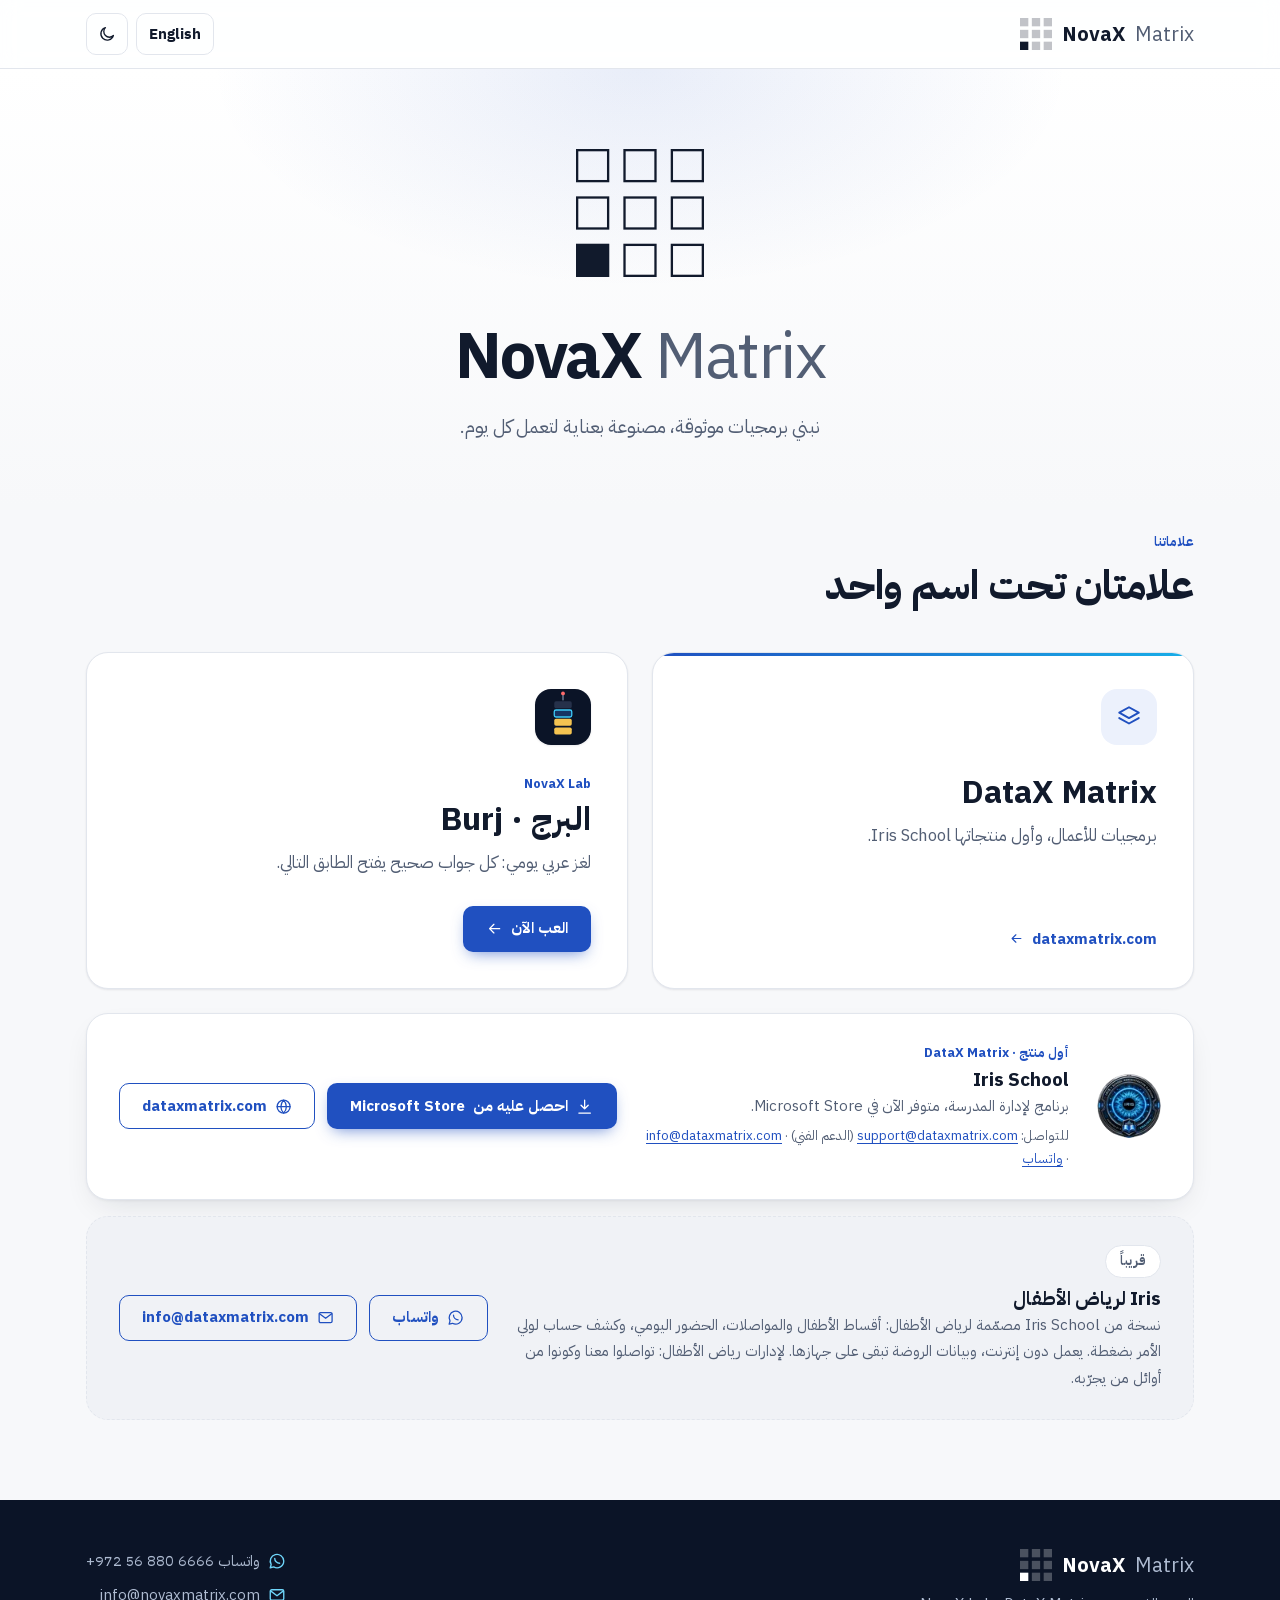
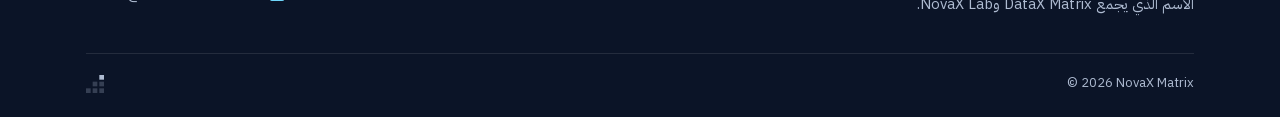
==== commit 69224918: "New brand marks: header, hero, footer, favicons, OG images, 404 page - Marks from design/marks/ (com" ====
--- a/ar/index.html
+++ b/ar/index.html
@@ -23,14 +23,15 @@
 <meta property="og:locale:alternate" content="en_US">
 <meta name="twitter:card" content="summary_large_image">
 <meta name="theme-color" content="#0B1427">
+<link rel="icon" type="image/svg+xml" href="/favicon.svg">
 <link rel="icon" type="image/png" sizes="32x32" href="/favicon-32.png">
 <link rel="icon" type="image/png" sizes="16x16" href="/favicon-16.png">
 <link rel="apple-touch-icon" sizes="180x180" href="/assets/img/apple-touch-icon.png">
 <script>try{var t=localStorage.getItem('theme');if(t==='dark'||t==='light')document.documentElement.setAttribute('data-theme',t)}catch(e){}</script>
 <link rel="preload" href="/assets/fonts/IBMPlexSansArabic-Regular.woff2" as="font" type="font/woff2" crossorigin>
 <link rel="preload" href="/assets/fonts/IBMPlexSansArabic-Bold.woff2" as="font" type="font/woff2" crossorigin>
-<link rel="stylesheet" href="/assets/css/site.css?v=4">
-<script type="application/ld+json">{"@context":"https://schema.org","@type":"Organization","name":"NovaX Matrix","url":"https://novaxmatrix.com/ar/","email":"info@novaxmatrix.com","logo":"https://novaxmatrix.com/assets/img/logo-256.webp","subOrganization":[{"@type":"Organization","name":"DataX Matrix","url":"https://dataxmatrix.com/"},{"@type":"Organization","name":"NovaX Lab","url":"https://lab.novaxmatrix.com/"}]}</script>
+<link rel="stylesheet" href="/assets/css/site.css?v=6">
+<script type="application/ld+json">{"@context":"https://schema.org","@type":"Organization","name":"NovaX Matrix","url":"https://novaxmatrix.com/ar/","email":"info@novaxmatrix.com","logo":"https://novaxmatrix.com/assets/img/logo-512.png","subOrganization":[{"@type":"Organization","name":"DataX Matrix","url":"https://dataxmatrix.com/"},{"@type":"Organization","name":"NovaX Lab","url":"https://lab.novaxmatrix.com/"}]}</script>
 </head>
 <body>
 <svg width="0" height="0" style="position:absolute" aria-hidden="true">
@@ -43,10 +44,13 @@
  <symbol id="i-globe" viewBox="0 0 24 24"><circle cx="12" cy="12" r="9"/><path d="M3 12h18M12 3c2.5 2.7 3.8 5.7 3.8 9s-1.3 6.3-3.8 9c-2.5-2.7-3.8-5.7-3.8-9S9.5 5.7 12 3z"/></symbol>
  <symbol id="i-chat" viewBox="0 0 24 24"><path d="M21 12a9 9 0 0 1-13.4 7.9L3 21l1.2-4.4A9 9 0 1 1 21 12z"/><path d="M9 8.5c0 3.6 2.9 6.5 6.5 6.5"/></symbol>
  <symbol id="i-mail" viewBox="0 0 24 24"><rect x="3" y="5" width="18" height="14" rx="2"/><path d="m3.5 6.5 8.5 6.5 8.5-6.5"/></symbol>
+ <symbol id="m-novax" viewBox="0 0 100 100"><g fill="currentColor"><rect x="0" y="0" width="26" height="26" fill-opacity=".26"/><rect x="37" y="0" width="26" height="26" fill-opacity=".26"/><rect x="74" y="0" width="26" height="26" fill-opacity=".26"/><rect x="0" y="37" width="26" height="26" fill-opacity=".26"/><rect x="37" y="37" width="26" height="26" fill-opacity=".26"/><rect x="74" y="37" width="26" height="26" fill-opacity=".26"/><rect x="0" y="74" width="26" height="26"/><rect x="37" y="74" width="26" height="26" fill-opacity=".26"/><rect x="74" y="74" width="26" height="26" fill-opacity=".26"/></g></symbol>
+ <symbol id="m-xmatrix" viewBox="0 0 100 100"><g fill="currentColor"><rect x="0" y="74" width="26" height="26" fill-opacity=".26"/><rect x="37" y="37" width="26" height="26" fill-opacity=".26"/><rect x="37" y="74" width="26" height="26" fill-opacity=".26"/><rect x="74" y="0" width="26" height="26"/><rect x="74" y="37" width="26" height="26" fill-opacity=".26"/><rect x="74" y="74" width="26" height="26" fill-opacity=".26"/></g></symbol>
+ <symbol id="m-novax-full" viewBox="0 0 100 100"><g fill="none" stroke="currentColor" stroke-width="1.8"><rect x="0.9" y="0.9" width="24.2" height="24.2"/><rect x="37.9" y="0.9" width="24.2" height="24.2"/><rect x="74.9" y="0.9" width="24.2" height="24.2"/><rect x="0.9" y="37.9" width="24.2" height="24.2"/><rect x="37.9" y="37.9" width="24.2" height="24.2"/><rect x="74.9" y="37.9" width="24.2" height="24.2"/><rect x="37.9" y="74.9" width="24.2" height="24.2"/><rect x="74.9" y="74.9" width="24.2" height="24.2"/></g><rect y="74" width="26" height="26" fill="currentColor"/></symbol>
 </svg>
 <a class="skip" href="#main">تخطَّ إلى المحتوى</a>
 <header><div class="wrap">
- <a class="brand" href="/ar/"><img src="/assets/img/logo-80.webp" width="88" height="80" alt=""><b>NovaX</b> <span>Matrix</span></a>
+ <a class="brand" href="/ar/"><svg class="nm" aria-hidden="true"><use href="#m-novax"/></svg><b>NovaX</b> <span>Matrix</span></a>
  <div class="hdr-end">
   <a class="lang-switch" href="/" hreflang="en" lang="en" data-lang="en">English</a>
   <button class="icon-btn" id="theme-btn" type="button" aria-label="تبديل الوضع الفاتح أو الداكن"><svg class="i moon" aria-hidden="true"><use href="#i-moon"/></svg><svg class="i sun" aria-hidden="true"><use href="#i-sun"/></svg></button>
@@ -56,7 +60,7 @@
 <main id="main">
 <section class="h-hero"><div class="wrap">
  <div class="h-intro">
-  <div class="mark"><img src="/assets/img/logo-256.webp" width="282" height="256" alt="شعار NovaX Matrix" fetchpriority="high"></div>
+  <svg class="mark" role="img" aria-label="شعار NovaX Matrix"><use href="#m-novax-full"/></svg>
   <h1>NovaX <span>Matrix</span></h1>
   <p class="lead">نبني برمجيات موثوقة، مصنوعة بعناية لتعمل كل يوم.</p>
  </div>
@@ -114,7 +118,7 @@
 <footer><div class="wrap">
  <div class="fcols">
   <div>
-   <a class="brand" href="/ar/"><img src="/assets/img/logo-80.webp" width="88" height="80" alt="" loading="lazy"><b>NovaX</b> <span>Matrix</span></a>
+   <a class="brand" href="/ar/"><svg class="nm" aria-hidden="true"><use href="#m-novax"/></svg><b>NovaX</b> <span>Matrix</span></a>
    <p>الاسم الذي يجمع <bdi dir="ltr">DataX Matrix</bdi> و<bdi dir="ltr">NovaX Lab</bdi>.</p>
   </div>
   <ul>
@@ -122,7 +126,7 @@
    <li><svg class="i" aria-hidden="true"><use href="#i-mail"/></svg><a href="mailto:info@novaxmatrix.com"><bdi dir="ltr">info@novaxmatrix.com</bdi></a></li>
   </ul>
  </div>
- <div class="fbar"><bdi dir="ltr">© 2026 NovaX Matrix</bdi></div>
+ <div class="fbar"><bdi dir="ltr">© 2026 NovaX Matrix</bdi><span class="sig" role="img" aria-label="X Matrix" title="X Matrix"><svg aria-hidden="true"><use href="#m-xmatrix"/></svg></span></div>
 </div></footer>
 <script src="/assets/js/site.js?v=1" defer></script>
 </body>
--- a/assets/css/site.css
+++ b/assets/css/site.css
@@ -68,7 +68,7 @@
 header{background:color-mix(in srgb,var(--s) 88%,transparent);backdrop-filter:saturate(1.4) blur(10px);-webkit-backdrop-filter:saturate(1.4) blur(10px);border-bottom:1px solid var(--b);position:sticky;top:0;z-index:10}
 header .wrap{display:flex;align-items:center;justify-content:space-between;height:68px;gap:12px}
 .brand{display:flex;align-items:center;gap:10px;font-weight:700;font-size:20px;color:var(--t);text-decoration:none;direction:ltr;white-space:nowrap}
-.brand img{width:44px;height:40px}
+.brand .nm{width:32px;height:32px;flex:none}
 .brand span{font-weight:400;color:var(--m)}
 .hdr-end{display:flex;align-items:center;gap:8px}
 .icon-btn{background:transparent;border:1px solid var(--b);color:var(--t);border-radius:var(--r);width:42px;height:42px;font-size:18px;cursor:pointer;line-height:1;display:inline-flex;align-items:center;justify-content:center}
@@ -95,8 +95,7 @@
 .h-hero{position:relative;padding:80px 0 64px;background:linear-gradient(180deg,var(--s) 0%,var(--bg) 100%);overflow:hidden;text-align:center}
 .h-hero::before{content:"";position:absolute;inset:0 0 auto;height:520px;background:radial-gradient(48% 60% at 50% 0%,color-mix(in srgb,var(--p) 10%,transparent),transparent 70%);pointer-events:none}
 .h-intro{position:relative;max-width:900px;margin:0 auto}
-.mark{display:inline-flex;align-items:center;justify-content:center;width:152px;height:152px;border-radius:var(--r-xl);background:radial-gradient(70% 70% at 50% 40%,var(--navy2),var(--navy));box-shadow:var(--sh-lg);border:1px solid color-mix(in srgb,var(--p) 16%,transparent);margin-bottom:32px}
-.mark img{width:113px;height:103px}
+.mark{display:inline-block;width:128px;height:128px;color:var(--t);margin-bottom:36px}
 .h-hero h1{font-size:var(--fs-display);line-height:1.08;letter-spacing:-.025em;margin-bottom:18px;direction:ltr}
 .h-hero h1 span{font-weight:400;color:var(--m)}
 .h-hero .lead{font-size:var(--fs-lg);color:var(--m);max-width:34em;margin:0 auto;line-height:1.75;text-wrap:balance}
@@ -159,7 +158,20 @@
 .fcols ul{list-style:none;display:grid;gap:8px}
 .fcols li{display:flex;align-items:center;gap:8px}
 .fcols li svg.i{color:#6FD6FA;font-size:18px}
-.fbar{border-top:1px solid rgba(255,255,255,.1);padding:18px 0 22px;font-size:var(--fs-xs)}
+.fbar{display:flex;align-items:center;justify-content:space-between;gap:16px;border-top:1px solid rgba(255,255,255,.1);padding:18px 0 22px;font-size:var(--fs-xs)}
+/* X Matrix signature: quiet, footer-text colour */
+.sig{display:flex;color:var(--foot-t)}
+.sig svg{width:18px;height:18px}
+
+/* 404: the grid with no lit square */
+body:has(> .nf){min-height:100vh;min-height:100dvh;display:flex;flex-direction:column}
+.nf{flex:1;display:flex;align-items:center;text-align:center;padding:64px 0}
+.nf .wrap{width:100%;display:flex;flex-direction:column;align-items:center;gap:20px}
+.nf .grid{width:96px;height:96px;color:var(--m)}
+.nf h1{font-size:var(--fs-h2);line-height:1.3}
+.nf [lang="ar"]{font-family:"IBM Plex Sans Arabic","Segoe UI",Tahoma,sans-serif}
+html[lang="en"] .l:lang(ar),html[lang="ar"] .l:lang(en){display:none}
+.nf + footer{padding-top:0}
 
 /* Entrance: only when motion is welcome */
 @media (prefers-reduced-motion:no-preference){
@@ -173,8 +185,7 @@
 @media (max-width:720px){
  section{padding:56px 0}
  .h-hero{padding:56px 0 40px}
- .mark{width:120px;height:120px;margin-bottom:26px}
- .mark img{width:88px;height:80px}
+ .mark{width:104px;height:104px;margin-bottom:28px}
  .brands{grid-template-columns:1fr;gap:16px}
  .bcard{min-height:0;padding:26px 22px}
  .ic{width:48px;height:48px;font-size:22px;margin-bottom:20px}
@@ -183,4 +194,4 @@
  .iris .cta .btn{flex:1 1 100%}
  .h-head{margin-bottom:28px}
 }
-@media (max-width:380px){.brand{font-size:18px;gap:8px}.brand img{width:40px;height:36px}}
+@media (max-width:380px){.brand{font-size:18px;gap:8px}.brand .nm{width:28px;height:28px}}
